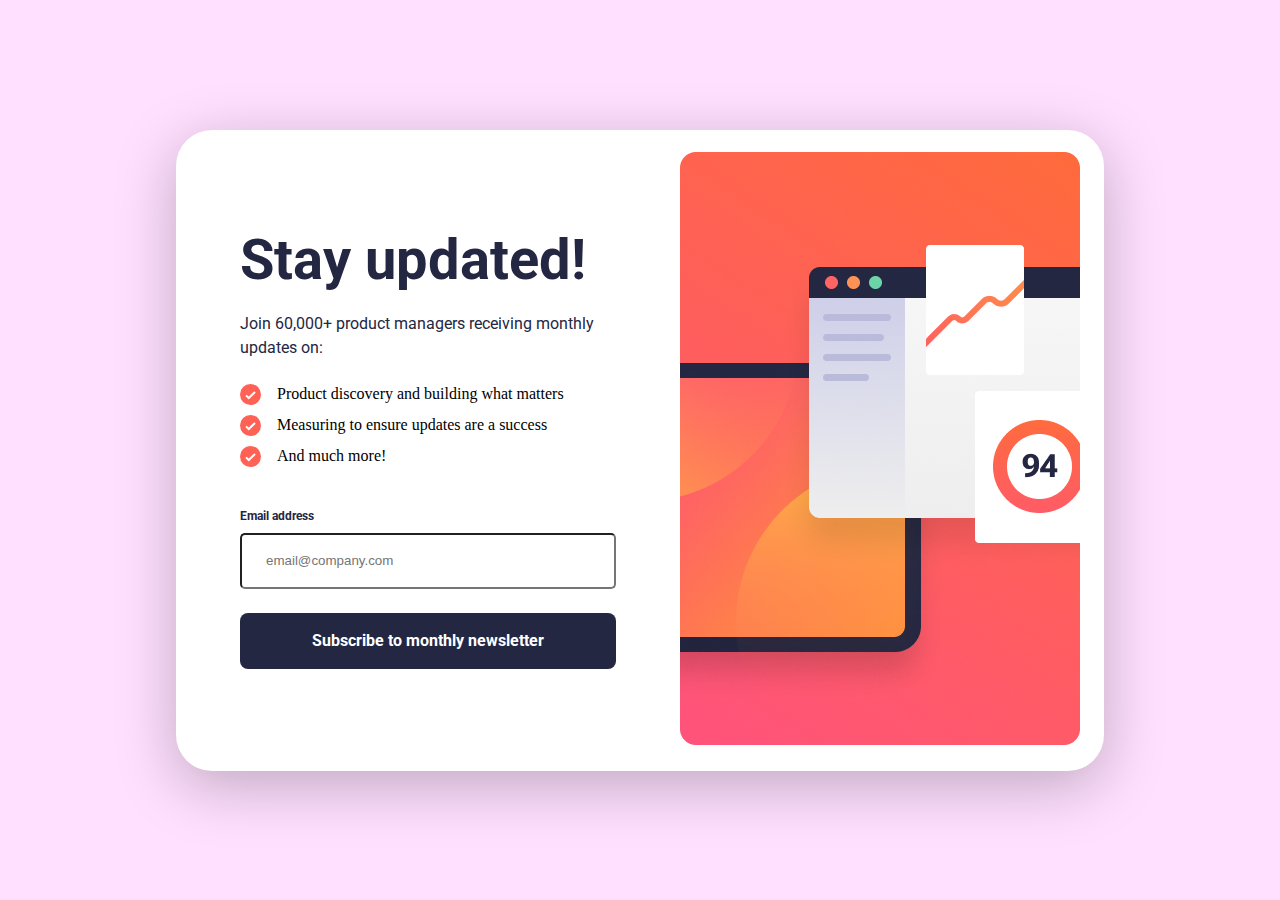
==== index.html @ 4c12ada8 "homework 14" ====
<!DOCTYPE html>
<html lang="en">
  <head>
    <meta charset="UTF-8" />
    <meta name="viewport" content="width=device-width, initial-scale=1.0" />
    <link rel="stylesheet" href="style.css" />
    <link rel="preconnect" href="https://fonts.googleapis.com" />
    <link rel="preconnect" href="https://fonts.gstatic.com" crossorigin />
    <link
      href="https://fonts.googleapis.com/css2?family=Roboto:ital,wght@0,100;0,300;0,400;0,500;0,700;0,900;1,100;1,300;1,400;1,500;1,700;1,900&display=swap"
      rel="stylesheet"
    />
    <title>Document</title>
  </head>
  <body>
    <div class="main_box">
      <div class="left_box">
        <div class="text_box">
          <h1 class="heading">Stay updated!</h1>
          <span class="un_text"
            >Join 60,000+ product managers receiving monthly updates on:</span
          >
          <div class="check_Box">
            <div class="textwith_img">
              <img src="/images/check.svg" alt="logo" />
              <p class="check_text">
                Product discovery and building what matters
              </p>
            </div>
            <div class="textwith_img">
              <img src="/images/check.svg" alt="logo" />
              <p class="check_text">
                Measuring to ensure updates are a success
              </p>
            </div>
            <div class="textwith_img">
              <img src="/images/check.svg" alt="logo" />
              <p class="check_text">And much more!</p>
            </div>
          </div>
        </div>
        <div class="bottom_box">
          <span class="warning_text">Valid email required</span>
          <div class="input_box">
            <label for="email">Email address</label>
            <input class="input" type="email" name="email" placeholder="email@company.com" />
          </div>
          <div class="btn_box">
            <a class="link" href="./thanksgiving.html">Subscribe to monthly newsletter</a>
          </div>
        </div>
      </div>
      <div class="right_box">
        <img src="./images/image_1.png" alt="calc-image" />
      </div>
    </div>

    <script src="script.js"></script>
  </body>
</html>
---- style.css ----
* {
  box-sizing: border-box;
  margin: 0;
}
body {
  display: flex;
  align-items: center;
  justify-content: center;
  height: 100vh;
  background-color: rgb(255, 224, 255);
}
.main_box {
  width: 928px;
  height: 641px;
  flex-shrink: 0;
  display: flex;
  align-items: center;
  background-color: rgb(255, 255, 255);
  border-radius: 36px;
  box-shadow: 0px 15px 60px 0px rgba(0, 0, 0, 0.25);
  gap: 64px;
  justify-content: space-evenly;
}
.left_box {
  display: flex;
  flex-direction: column;
  gap: 40px;
}
.right_box {
  padding-right: 64px;
}
.text_box {
  display: flex;
  flex-direction: column;
  gap: 24px;
  padding-left: 64px;
}
.heading {
  color: var(--Dark-Navy, #242742);
  font-feature-settings: "liga" off, "clig" off;
  font-family: "Roboto", sans-serif;
  font-size: 56px;
  font-style: normal;
  font-weight: 700;
  line-height: 100%;
  color: #242742;
}
.un_text {
  color: var(--Dark-Navy, #242742);
  font-feature-settings: "liga" off, "clig" off;
  font-family: "Roboto", sans-serif;
  font-size: 16px;
  font-style: normal;
  font-weight: 400;
  line-height: 150%;
  width: 376px;
  color: #242742;
}
.check_Box {
  display: flex;
  flex-direction: column;
  gap: 10px;
}
.textwith_img {
  display: flex;
  flex-direction: row;
  align-items: center;
  gap: 16px;
}
.input_box {
  display: flex;
  flex-direction: column;
  gap: 8px;
}
.bottom_box {
  padding-left: 64px;
  display: flex;
  flex-direction: column;
  gap: 24px;
}
label {
  color: var(--Dark-Navy, #242742);
  font-feature-settings: "liga" off, "clig" off;
  font-family: "Roboto", sans-serif;
  font-size: 12px;
  font-style: normal;
  font-weight: 700;
  line-height: 150%;
}
.btn_box {
  width: 376px;
  height: 56px;
  flex-shrink: 0;
  border-radius: 8px;
  background: var(--Dark-Navy, #242742);
  display: flex;
  justify-content: center;
  align-items: center;
}
.link {
  color: var(--White, #fff);
  text-align: center;
  font-feature-settings: "liga" off, "clig" off;
  font-family: "Roboto", sans-serif;
  font-size: 16px;
  font-style: normal;
  font-weight: 700;
  line-height: 150%;
  text-decoration: none;
}
.link:focus {
  color: var(--White, #fff);
  text-align: center;
  font-feature-settings: "liga" off, "clig" off;
  font-family: "Roboto", sans-serif;
  font-size: 16px;
  font-style: normal;
  font-weight: 700;
  line-height: 150%;
  text-decoration: none;
}
input {
  width: 376px;
  height: 56px;
  flex-shrink: 0;
  padding-left: 24px;
  border-radius: 5px;
}
.warning_text {
  display: none;
}
.input:focus {
  outline: none;
}
.input:focus + .warning_text {
  display: block;
  color: red;
}
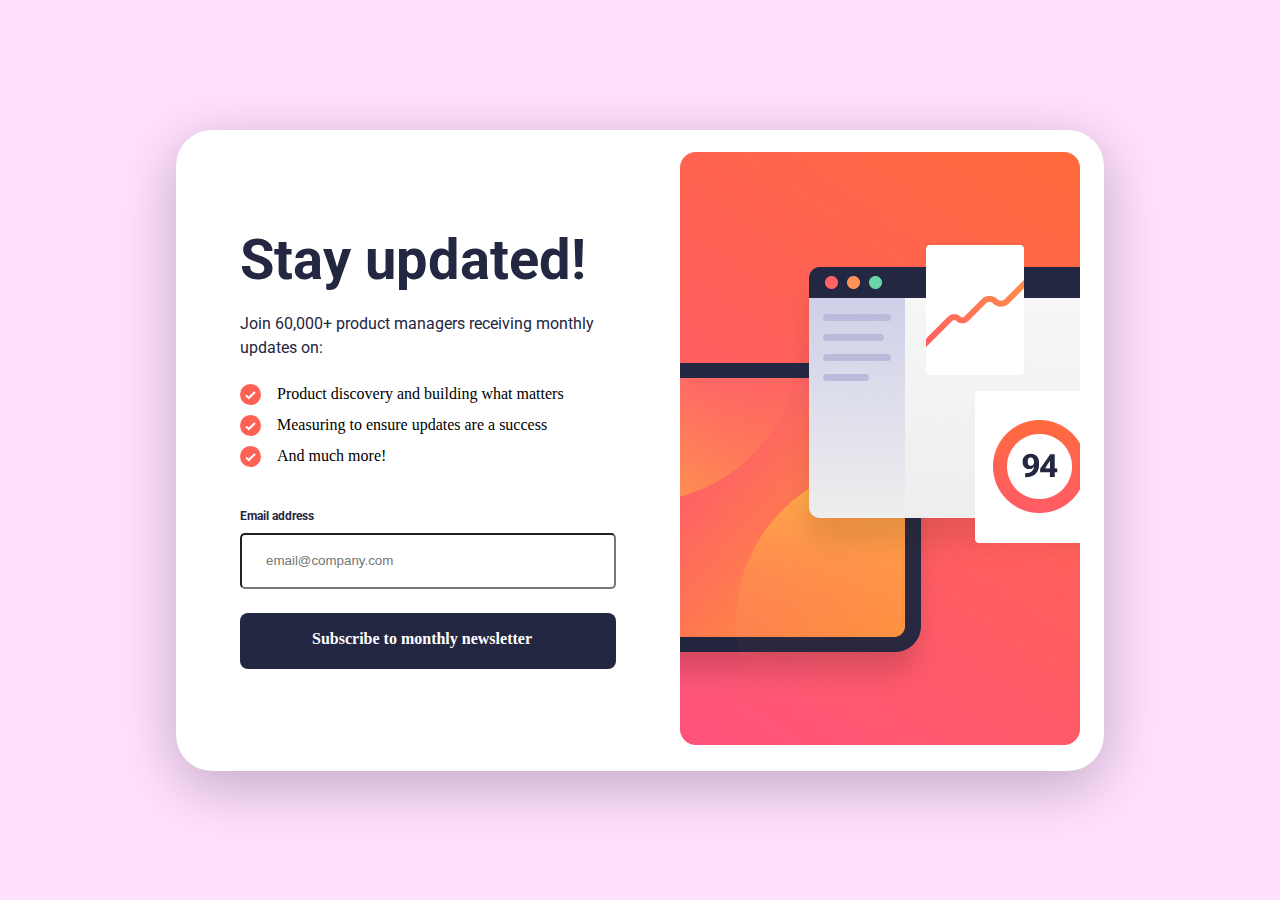
==== commit f61ba769: "homework 14" ====
--- a/index.html
+++ b/index.html
@@ -40,18 +40,24 @@
           </div>
         </div>
         <div class="bottom_box">
-          <span class="warning_text">Valid email required</span>
           <div class="input_box">
             <label for="email">Email address</label>
-            <input class="input" type="email" name="email" placeholder="email@company.com" />
+            <input
+              class="input"
+              type="email"
+              id="email"
+              placeholder="email@company.com"
+            />
+            <span class="warning-text">Valid email required</span>
           </div>
-          <div class="btn_box">
-            <a class="link" href="./thanksgiving.html">Subscribe to monthly newsletter</a>
-          </div>
+            <a class="link" href="./thanksgiving.html"
+              >Subscribe to monthly newsletter</a>
+
         </div>
       </div>
       <div class="right_box">
-        <img src="./images/image_1.png" alt="calc-image" />
+        <img class="main_img" src="./images/image_1.png" alt="calc-image" />
+        <img class="cutted" src="./images/Mask group.png" alt="mask" />
       </div>
     </div>
 
--- a/style.css
+++ b/style.css
@@ -10,7 +10,7 @@
   background-color: rgb(255, 224, 255);
 }
 .main_box {
-  width: 928px;
+  max-width: 928px;
   height: 641px;
   flex-shrink: 0;
   display: flex;
@@ -71,6 +71,7 @@
   display: flex;
   flex-direction: column;
   gap: 8px;
+  position: relative;
 }
 .bottom_box {
   padding-left: 64px;
@@ -88,7 +89,7 @@
   line-height: 150%;
 }
 .btn_box {
-  width: 376px;
+  max-width: 376px;
   height: 56px;
   flex-shrink: 0;
   border-radius: 8px;
@@ -96,43 +97,156 @@
   display: flex;
   justify-content: center;
   align-items: center;
+  transition: 4s;
 }
 .link {
-  color: var(--White, #fff);
-  text-align: center;
-  font-feature-settings: "liga" off, "clig" off;
-  font-family: "Roboto", sans-serif;
+  color: white;
+  border-radius: 8px;
+  background: var(--Dark-Navy, #242742);
+  text-decoration: none;
+  font-weight: bold;
+  padding-left: 72px;
+  padding-top: 14px;
+  padding-right: 72px;
+  padding-bottom: 14px;
+  width: 376px;
+  height: 56px;
   font-size: 16px;
   font-style: normal;
   font-weight: 700;
   line-height: 150%;
-  text-decoration: none;
-}
-.link:focus {
-  color: var(--White, #fff);
-  text-align: center;
-  font-feature-settings: "liga" off, "clig" off;
-  font-family: "Roboto", sans-serif;
-  font-size: 16px;
-  font-style: normal;
-  font-weight: 700;
-  line-height: 150%;
-  text-decoration: none;
+  font-family: "roboto" sans-serif;
+  transition: 0.3s;
+}
+.link:hover {
+  background-color: #ff6155;
 }
 input {
-  width: 376px;
+  max-width: 376px;
   height: 56px;
   flex-shrink: 0;
   padding-left: 24px;
   border-radius: 5px;
 }
-.warning_text {
+.warning-text {
   display: none;
+  position: absolute;
+  left: 245px;
 }
 .input:focus {
   outline: none;
-}
-.input:focus + .warning_text {
+  background-color: #ff615526;
+  border: 1px solid var(--Vermellion, #ff6155);
+}
+.input:focus + .warning-text {
   display: block;
   color: red;
 }
+input:focus::-webkit-input-placeholder {
+  color: #ff6155;
+}
+.btn_box:hover {
+  border-radius: 8px;
+  background: var(
+    --Gradient-1,
+    linear-gradient(204deg, #ff6a3a 0%, #ff527b 100%)
+  );
+  box-shadow: 0px 16px 32px 0px rgba(255, 97, 85, 0.5);
+}
+.cutted {
+  display: none;
+}
+@media (max-width: 376px) {
+  body {
+    display: block;
+    background-color: #fff;
+    max-width: 375px;
+  }
+  .main_box {
+    max-width: 375px;
+    display: flex;
+    background-color: rgb(255, 255, 255);
+    border-radius: 0px;
+    box-shadow: 0px 15px 60px 0px rgba(0, 0, 0, 0.25);
+    gap: 64px;
+    justify-content: space-between;
+    flex-direction: column-reverse;
+    padding: 24px;
+    height: 814px;
+  }
+  .main_img {
+    display: none;
+  }
+  .cutted {
+    display: block;
+    width: 375px;
+    height: 284px;
+  }
+  .left_box {
+    display: flex;
+    flex-direction: column;
+    gap: 40px;
+  }
+  .right_box {
+    padding-right: 0px;
+  }
+  .text_box {
+    display: flex;
+    flex-direction: column;
+    gap: 24px;
+    padding-left: 16px;
+  }
+  .heading {
+    color: var(--Dark-Navy, #242742);
+    font-feature-settings: "liga" off, "clig" off;
+    font-family: "Roboto", sans-serif;
+    font-size: 40px;
+    font-style: normal;
+    font-weight: 700;
+    line-height: 100%;
+  }
+  .input {
+    width: 327px;
+    height: 56px;
+    flex-shrink: 0;
+  }
+  .btn_box {
+    width: 327px;
+    height: 56px;
+    flex-shrink: 0;
+  }
+  .un_text {
+    color: var(--Dark-Navy, #242742);
+    font-feature-settings: "liga" off, "clig" off;
+    font-family: "Roboto" sans-serif;
+    font-size: 16px;
+    font-style: normal;
+    font-weight: 400;
+    line-height: 150%;
+    width: 327px;
+  }
+  .textwith_img {
+    width: 290px;
+  }
+  .bottom_box {
+    padding-left: 16px;
+  }
+  .link {
+    color: white;
+    border-radius: 8px;
+    background: var(--Dark-Navy, #242742);
+    text-decoration: none;
+    font-weight: bold;
+    padding-top: 13px;
+    width: 327px;
+    height: 56px;
+    font-size: 16px;
+    font-style: normal;
+    font-weight: 700;
+    line-height: 150%;
+    text-align: center;
+    display: flex;
+    justify-content: center;
+    white-space: nowrap;
+  }
+}
